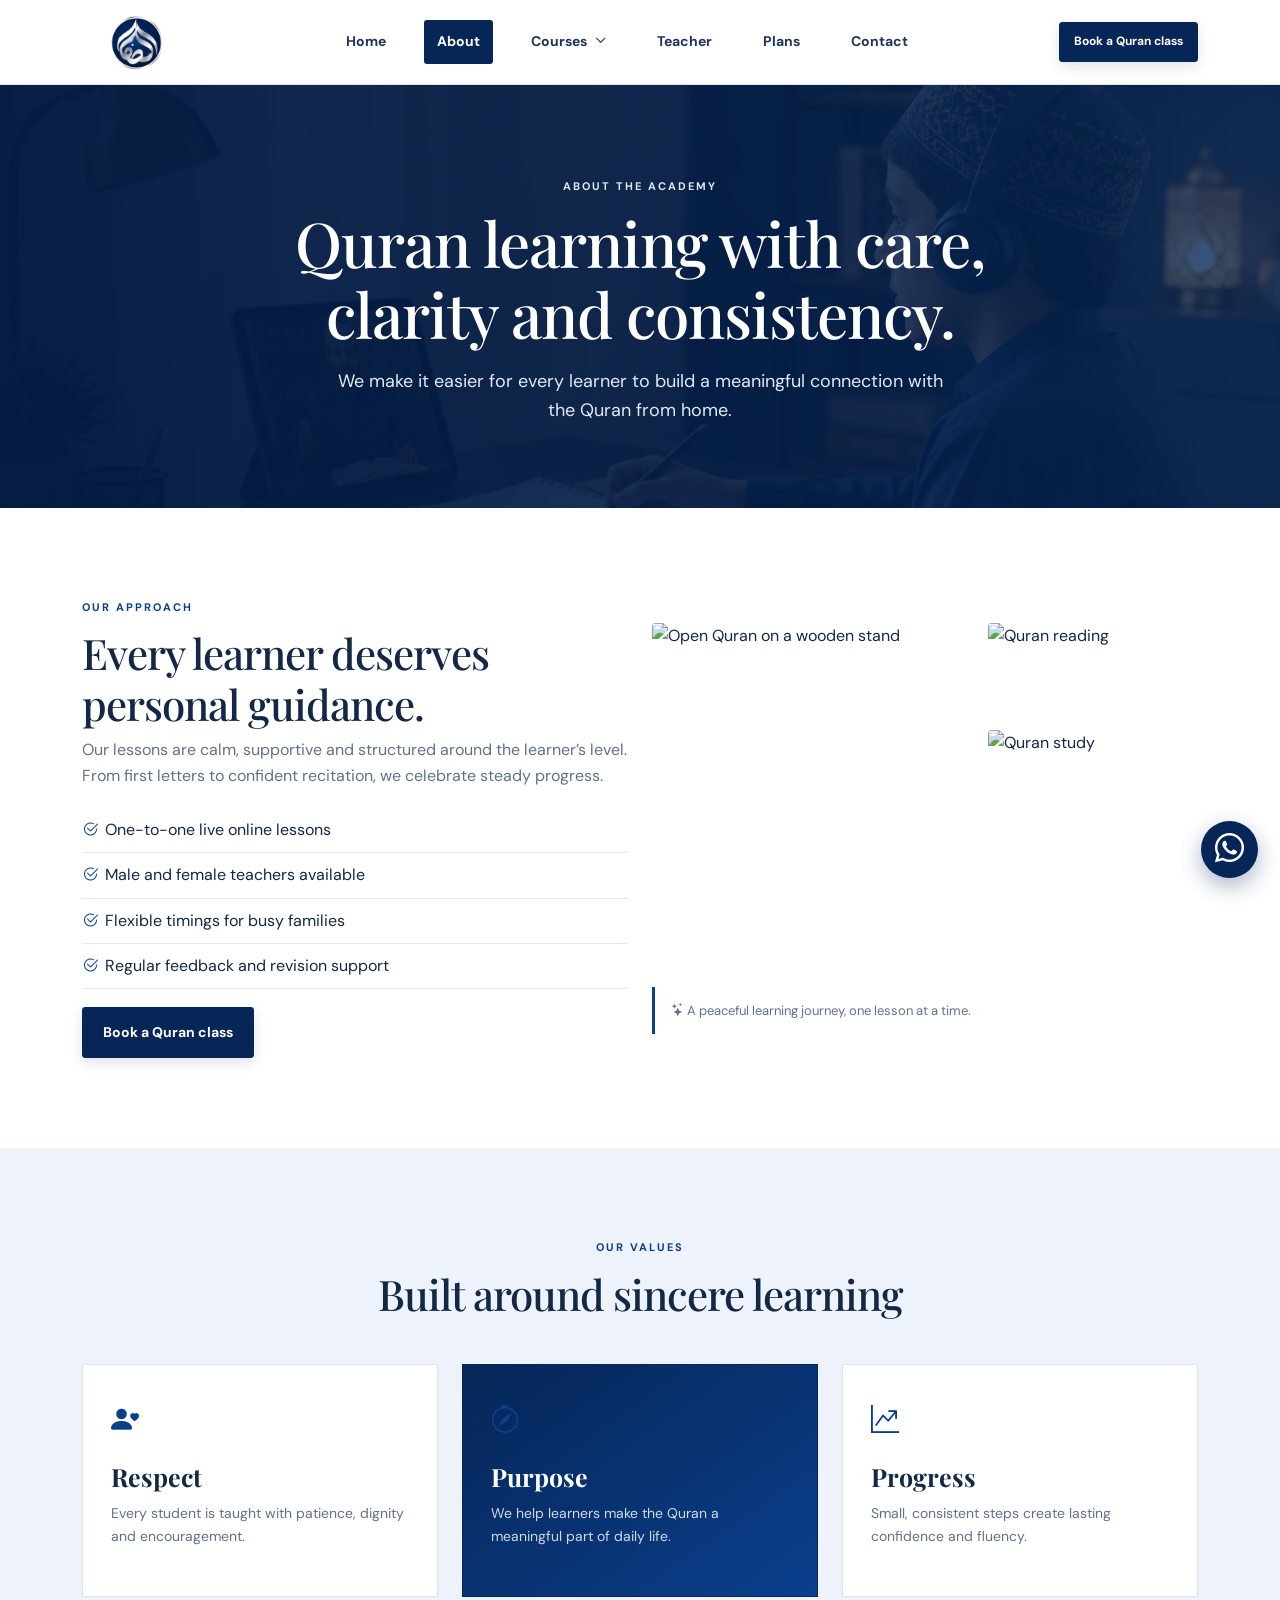
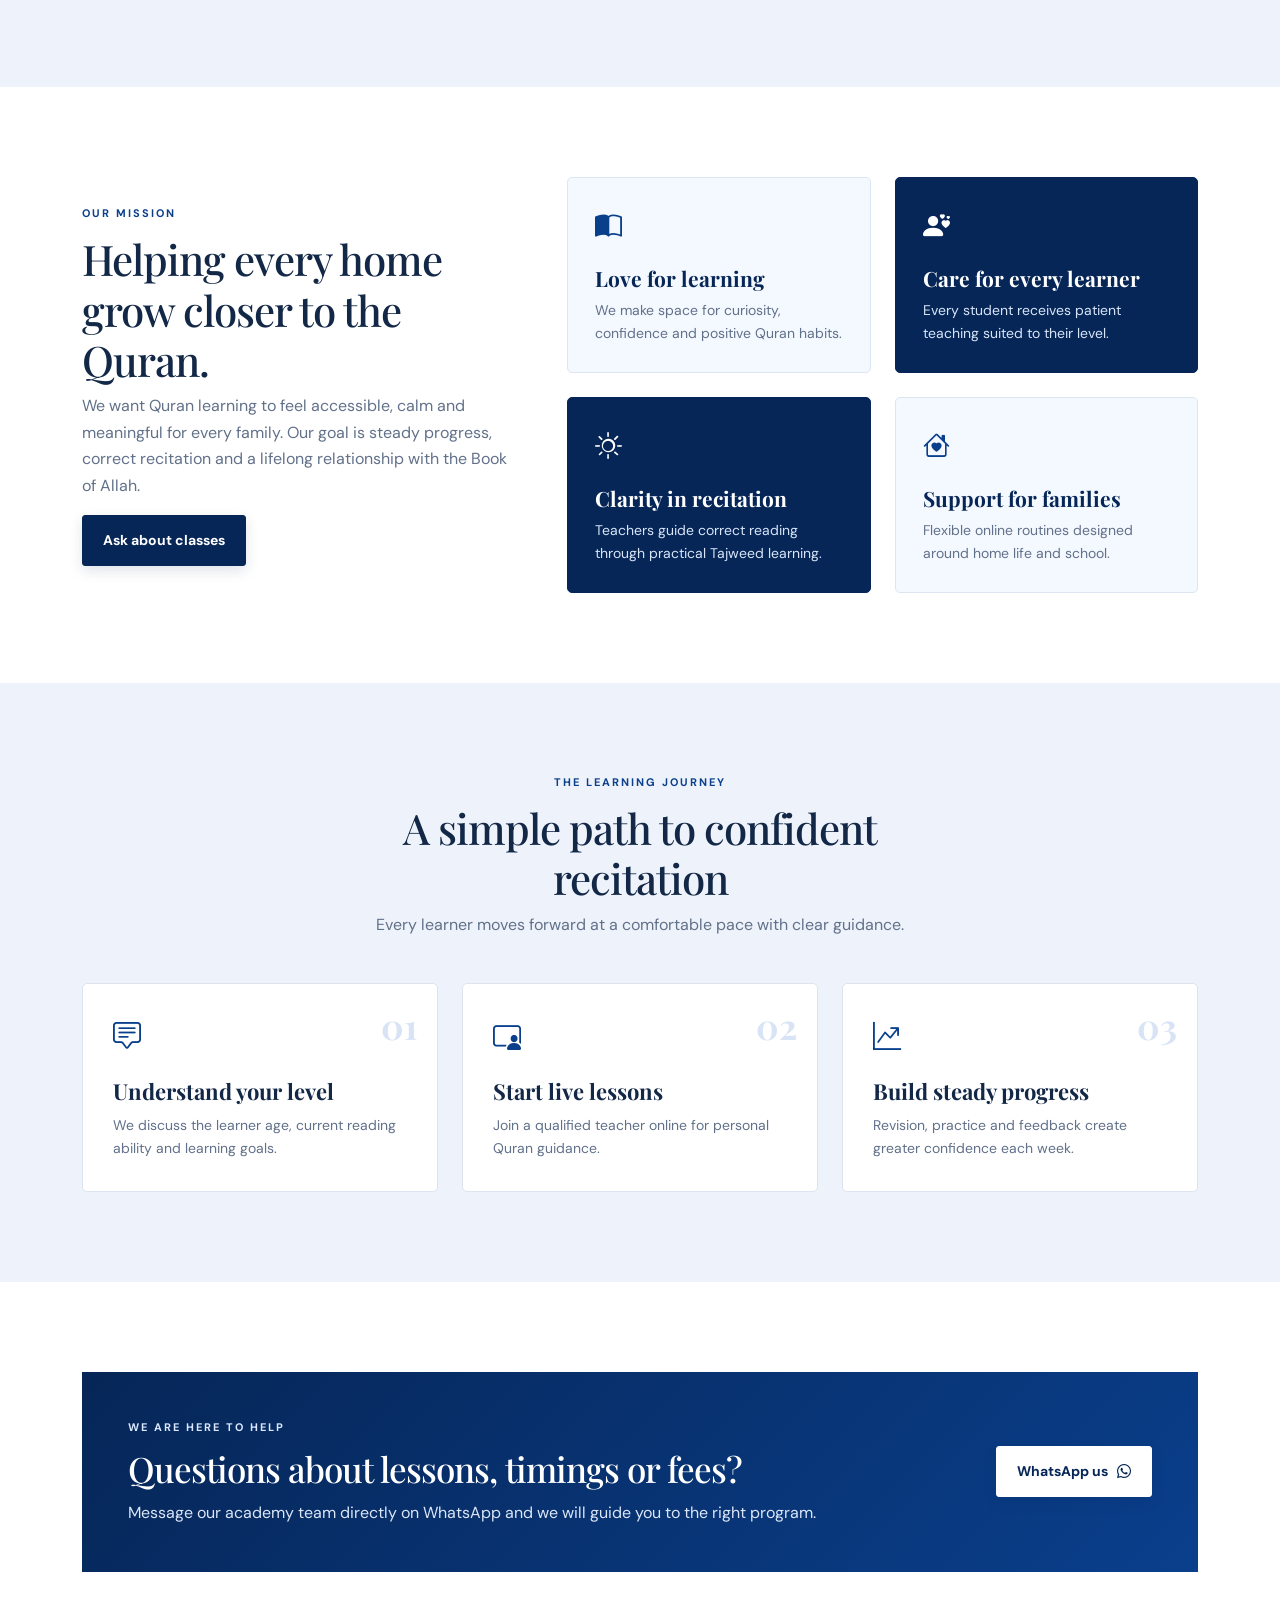
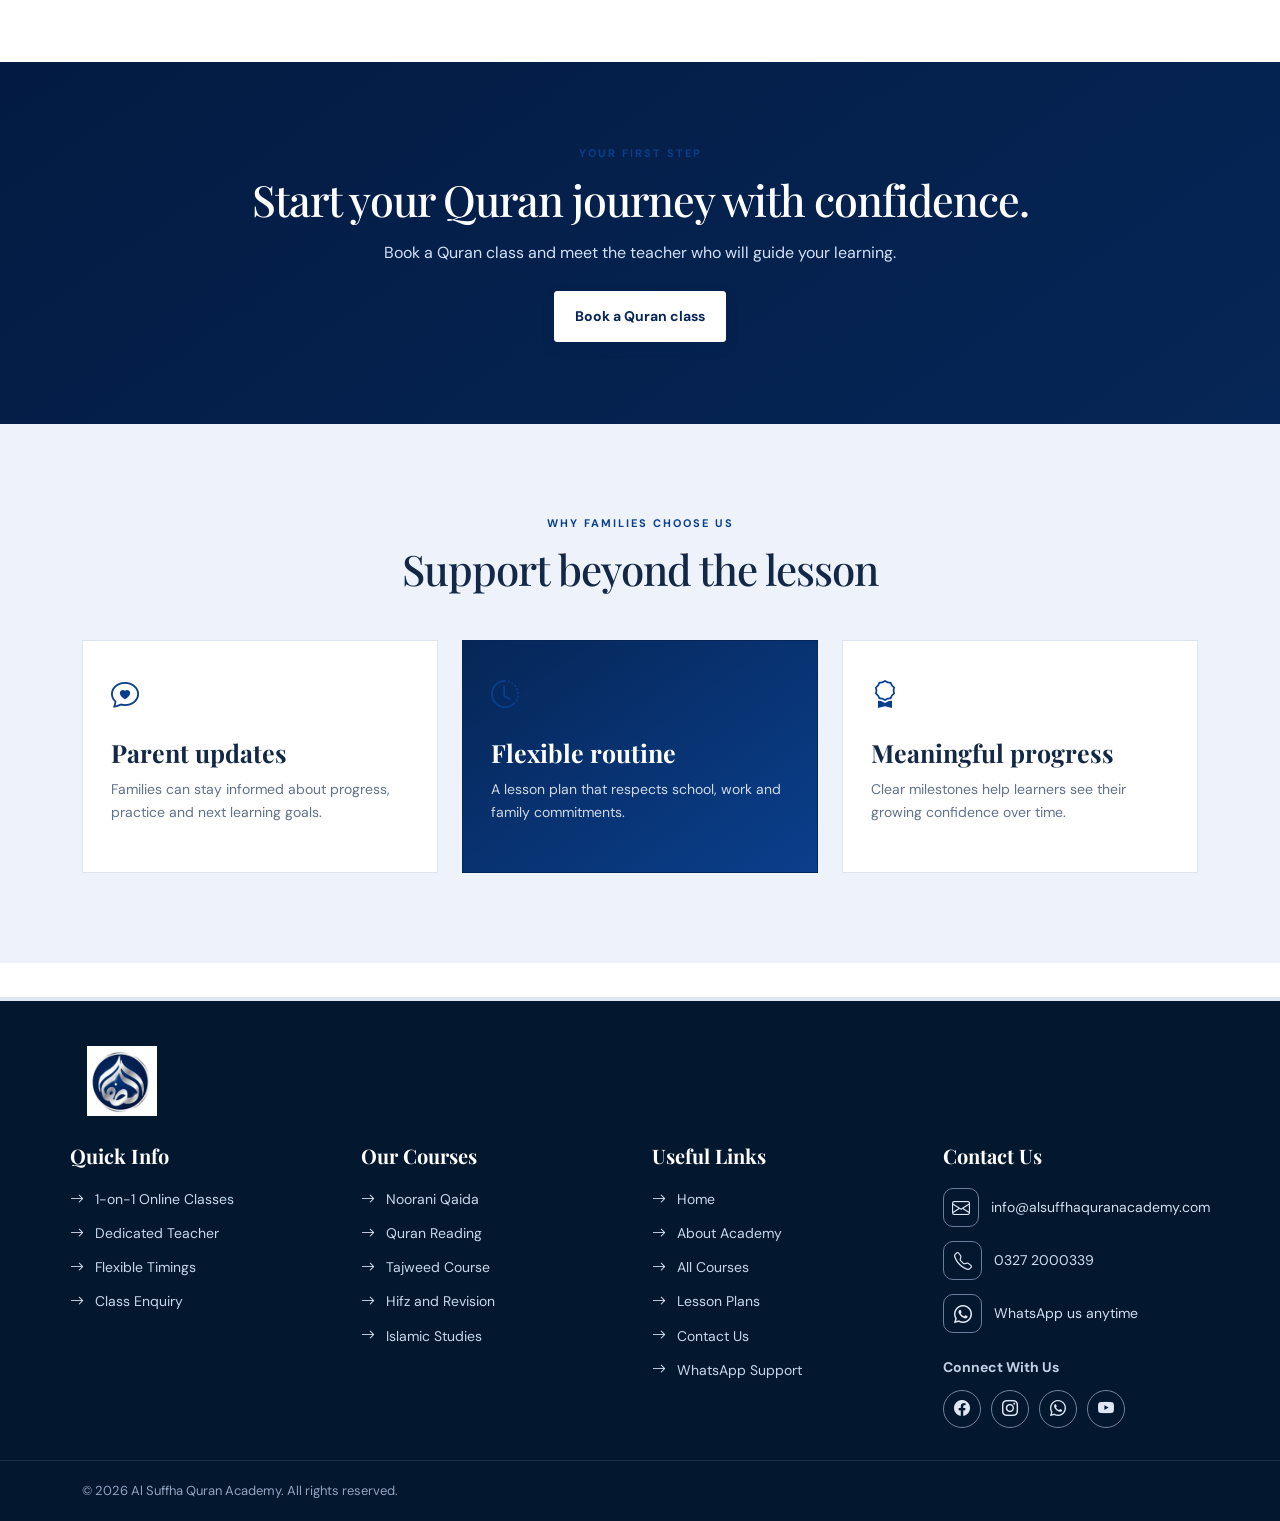
==== about.html @ f65ace81 "first commit" ====
<!doctype html>
<html lang="en">
<head>
  <meta charset="utf-8"><meta name="viewport" content="width=device-width,initial-scale=1">
  <title>About | Al Suffha Quran Academy</title>
  <link href="https://fonts.googleapis.com/css2?family=DM+Sans:wght@400;600;700&family=Playfair+Display:wght@600;700&display=swap" rel="stylesheet">
  <link href="assets/vendor/bootstrap/css/bootstrap.min.css" rel="stylesheet"><link href="assets/vendor/bootstrap-icons/bootstrap-icons.css" rel="stylesheet"><link href="assets/css/main.css" rel="stylesheet">
  <style>
    .about-gallery{display:grid;grid-template-columns:1.3fr .85fr;gap:14px;height:350px}.about-gallery img{width:100%;height:100%;object-fit:cover;display:block;border-radius:4px}.about-gallery-main{grid-row:span 2}.about-gallery-side{display:grid;grid-template-rows:1fr 1fr;gap:14px}.about-image-note{margin-top:14px;padding:13px 16px;background:#fff;border-left:3px solid var(--blue);font-size:13px;color:var(--muted)}@media(max-width:575px){.about-gallery{height:270px;gap:9px}.about-gallery-side{gap:9px}}
  </style>
<link href="assets/css/responsive.css" rel="stylesheet"><link rel="icon" type="image/png" href="assets/img/favicon.png"><style>.about-mission{background:#fff}.mission-card{height:100%;padding:27px;background:#f4f8ff;border:1px solid #dce6f3;border-radius:5px}.mission-card i{font-size:27px;color:var(--blue)}.mission-card h3{font:700 21px Playfair Display,serif;margin:14px 0 7px;color:var(--navy)}.mission-card p{margin:0;color:var(--muted);font-size:14px}.mission-card-blue{background:var(--navy);border-color:var(--navy)}.mission-card-blue i,.mission-card-blue h3{color:#fff}.mission-card-blue p{color:#d8e5f8}.journey-card{height:100%;padding:30px;position:relative;background:#fff;border:1px solid #dbe4ef;border-radius:5px}.journey-card span{position:absolute;top:18px;right:20px;color:#d8e4f5;font:700 35px Playfair Display,serif}.journey-card i{font-size:28px;color:var(--blue)}.journey-card h3{font:700 22px Playfair Display,serif;margin:16px 0 8px}.journey-card p{margin:0;color:var(--muted);font-size:14px}.support-box{display:flex;align-items:center;justify-content:space-between;gap:30px;padding:46px;background:linear-gradient(135deg,var(--navy),var(--blue));color:#fff}.support-box .q-eyebrow{color:#dbe8ff}.support-box h2{font-size:35px;margin:0 0 10px}.support-box p:not(.q-eyebrow){margin:0;color:#dbe6f8}.support-box .q-button{white-space:nowrap}@media(max-width:767px){.support-box{display:block;padding:31px 23px}.support-box .q-button{margin-top:22px}.support-box h2{font-size:29px}}</style></head>
<body class="quran-site">
  <header class="q-header"><div class="container d-flex justify-content-between align-items-center"><a class="q-brand" href="index.html"><span>Al Suffha Quran Academy</span></a><nav class="q-nav"><a href="index.html">Home</a><a href="about.html" class="active">About</a><a href="courses.html">Courses</a><a href="trainers.html">Teacher</a><a href="pricing.html">Plans</a><a href="contact.html">Contact</a></nav><a class="q-button q-button-sm" href="contact.html">Book a Quran class</a></div></header>
  <main>
    <section class="q-page-hero"><div class="container"><p class="q-eyebrow">ABOUT THE ACADEMY</p><h1>Quran learning with care, clarity and consistency.</h1><p>We make it easier for every learner to build a meaningful connection with the Quran from home.</p></div></section>
    <section class="q-section"><div class="container"><div class="row gy-5 align-items-center"><div class="col-lg-6"><p class="q-eyebrow">OUR APPROACH</p><h2>Every learner deserves personal guidance.</h2><p class="q-muted">Our lessons are calm, supportive and structured around the learner’s level. From first letters to confident recitation, we celebrate steady progress.</p><ul class="q-list"><li><i class="bi bi-check2-circle"></i>One-to-one live online lessons</li><li><i class="bi bi-check2-circle"></i>Male and female teachers available</li><li><i class="bi bi-check2-circle"></i>Flexible timings for busy families</li><li><i class="bi bi-check2-circle"></i>Regular feedback and revision support</li></ul><a class="q-button" href="contact.html">Book a Quran class</a></div><div class="col-lg-6"><div class="about-gallery"><img class="about-gallery-main" src="https://images.unsplash.com/photo-1650083731760-d37a9ab6cf39?auto=format&fit=crop&w=1000&q=85" alt="Open Quran on a wooden stand"><div class="about-gallery-side"><img src="https://images.unsplash.com/photo-1658797688029-710a0fc80a69?auto=format&fit=crop&w=600&q=85" alt="Quran reading"><img src="https://images.unsplash.com/photo-1646205037017-c95da70fe001?auto=format&fit=crop&w=600&q=85" alt="Quran study"></div></div><div class="about-image-note"><i class="bi bi-stars"></i> A peaceful learning journey, one lesson at a time.</div></div></div></div></section>
    <section class="q-soft q-section"><div class="container"><div class="q-section-head"><p class="q-eyebrow">OUR VALUES</p><h2>Built around sincere learning</h2></div><div class="row g-4"><div class="col-md-4"><article class="q-program"><i class="bi bi-person-heart"></i><h3>Respect</h3><p>Every student is taught with patience, dignity and encouragement.</p></article></div><div class="col-md-4"><article class="q-program featured"><i class="bi bi-compass"></i><h3>Purpose</h3><p>We help learners make the Quran a meaningful part of daily life.</p></article></div><div class="col-md-4"><article class="q-program"><i class="bi bi-graph-up-arrow"></i><h3>Progress</h3><p>Small, consistent steps create lasting confidence and fluency.</p></article></div></div></div></section>
    <div class="about-more-sections"><section class="q-section about-mission"><div class="container"><div class="row align-items-center g-5"><div class="col-lg-5"><p class="q-eyebrow">OUR MISSION</p><h2>Helping every home grow closer to the Quran.</h2><p class="q-muted">We want Quran learning to feel accessible, calm and meaningful for every family. Our goal is steady progress, correct recitation and a lifelong relationship with the Book of Allah.</p><a class="q-button" href="contact.html">Ask about classes</a></div><div class="col-lg-7"><div class="row g-4"><div class="col-md-6"><article class="mission-card"><i class="bi bi-book-half"></i><h3>Love for learning</h3><p>We make space for curiosity, confidence and positive Quran habits.</p></article></div><div class="col-md-6"><article class="mission-card mission-card-blue"><i class="bi bi-person-hearts"></i><h3>Care for every learner</h3><p>Every student receives patient teaching suited to their level.</p></article></div><div class="col-md-6"><article class="mission-card mission-card-blue"><i class="bi bi-brightness-high"></i><h3>Clarity in recitation</h3><p>Teachers guide correct reading through practical Tajweed learning.</p></article></div><div class="col-md-6"><article class="mission-card"><i class="bi bi-house-heart"></i><h3>Support for families</h3><p>Flexible online routines designed around home life and school.</p></article></div></div></div></div></div></section><section class="q-section q-soft about-journey"><div class="container"><div class="q-section-head"><p class="q-eyebrow">THE LEARNING JOURNEY</p><h2>A simple path to confident recitation</h2><p>Every learner moves forward at a comfortable pace with clear guidance.</p></div><div class="row g-4"><div class="col-md-4"><article class="journey-card"><span>01</span><i class="bi bi-chat-square-text"></i><h3>Understand your level</h3><p>We discuss the learner age, current reading ability and learning goals.</p></article></div><div class="col-md-4"><article class="journey-card"><span>02</span><i class="bi bi-person-video3"></i><h3>Start live lessons</h3><p>Join a qualified teacher online for personal Quran guidance.</p></article></div><div class="col-md-4"><article class="journey-card"><span>03</span><i class="bi bi-graph-up-arrow"></i><h3>Build steady progress</h3><p>Revision, practice and feedback create greater confidence each week.</p></article></div></div></div></section><section class="q-section about-support"><div class="container"><div class="support-box"><div><p class="q-eyebrow">WE ARE HERE TO HELP</p><h2>Questions about lessons, timings or fees?</h2><p>Message our academy team directly on WhatsApp and we will guide you to the right program.</p></div><a class="q-button q-button-light" href="https://wa.me/923272000339">WhatsApp us <i class="bi bi-whatsapp"></i></a></div></div></section></div><section class="q-cta"><div class="container"><p class="q-eyebrow">YOUR FIRST STEP</p><h2>Start your Quran journey with confidence.</h2><p>Book a Quran class and meet the teacher who will guide your learning.</p><a class="q-button q-button-light" href="contact.html">Book a Quran class</a></div></section>
  <section class="q-section q-soft extra-content"><div class="container"><div class="q-section-head"><p class="q-eyebrow">WHY FAMILIES CHOOSE US</p><h2>Support beyond the lesson</h2></div><div class="row g-4"><div class="col-md-4"><article class="q-program"><i class="bi bi-chat-heart"></i><h3>Parent updates</h3><p>Families can stay informed about progress, practice and next learning goals.</p></article></div><div class="col-md-4"><article class="q-program featured"><i class="bi bi-clock-history"></i><h3>Flexible routine</h3><p>A lesson plan that respects school, work and family commitments.</p></article></div><div class="col-md-4"><article class="q-program"><i class="bi bi-award"></i><h3>Meaningful progress</h3><p>Clear milestones help learners see their growing confidence over time.</p></article></div></div></div></section></main>
  <footer class="q-footer"><div class="container"><div class="row gy-4"><div class="col-lg-5"><h4>Al Suffha Quran Academy</h4><p>Personal online Quran learning for children and adults. Learn with purpose, grow with faith.</p></div><div class="col-6 col-lg-2"><h4>Explore</h4><ul><li><a href="about.html">About us</a></li><li><a href="courses.html">Our courses</a></li><li><a href="trainers.html">Teacher</a></li></ul></div><div class="col-6 col-lg-2"><h4>Support</h4><ul><li><a href="contact.html">Class consultation</a></li><li><a href="pricing.html">Lesson plans</a></li><li><a href="https://wa.me/923272000339">WhatsApp us</a></li></ul></div><div class="col-lg-3"><h4>Contact</h4><p>0327 2000339<br>info@alsuffhaquranacademy.com<br>Online — Worldwide</p></div></div><div class="q-footer-bottom">© 2026 Al Suffha Quran Academy. All rights reserved.</div></div></footer>
<script src="assets/js/quran-mobile.js"></script></body>
</html>
---- assets/css/main.css ----
:root{--navy:#062657;--navy-deep:#031b42;--blue:#0a3f8c;--silver:#d9dde5;--silver-dark:#9fa8b8;--cream:#f6f8fc;--soft:#eef3fb;--text:#132847;--muted:#62718a}*{box-sizing:border-box}body.quran-site{margin:0;padding-top:85px;color:var(--text);font:16px/1.65 'DM Sans',Arial,sans-serif}.q-header{position:fixed;top:0;right:0;left:0;z-index:1000;background:#fffffff5;padding:11px 0;border-bottom:1px solid #dce3ee;backdrop-filter:blur(12px)}.q-brand{display:block;width:112px;height:62px;background:url('../img/al-suffha-logo.png') center/contain no-repeat;text-decoration:none}.q-brand>span{display:none}.q-nav{display:flex;gap:25px}.q-nav a{color:#1f3658;text-decoration:none;font-size:14px;font-weight:700}.q-nav a:hover,.q-nav .active{color:var(--blue)}.q-button{display:inline-flex;gap:9px;align-items:center;padding:13px 20px;background:var(--navy);border:1px solid var(--navy);border-radius:3px;color:#fff;text-decoration:none;font-size:14px;font-weight:700;box-shadow:0 5px 13px #06265720}.q-button:hover{background:var(--blue);border-color:var(--blue);color:#fff}.q-button-sm{padding:9px 14px;font-size:12px}.q-eyebrow{margin:0 0 12px;color:var(--blue);font-size:11px;font-weight:700;letter-spacing:2px}.q-hero{padding:110px 0 95px;background:linear-gradient(120deg,#f7f9fd,#e7eef9);position:relative;overflow:hidden}.q-hero:before{content:'';position:absolute;inset:0;background-image:radial-gradient(#0a3f8c44 1px,transparent 1px);background-size:27px 27px;mask-image:linear-gradient(90deg,transparent 20%,#000)}.q-hero h1,.q-page-hero h1,.q-section h2,.q-cta h2{font-family:'Playfair Display',serif;letter-spacing:-1px}.q-hero h1{font-size:clamp(45px,5vw,70px);line-height:1.08}.q-hero h1 em{color:var(--blue)}.q-lead,.q-page-hero>div>p:not(.q-eyebrow){color:var(--muted);font-size:18px;max-width:630px;margin:24px 0}.q-link{padding:13px 2px;color:var(--navy);font-weight:700;text-decoration:none}.q-trust{display:flex;gap:22px;flex-wrap:wrap;margin-top:34px;font-size:13px}.q-trust i{color:var(--blue)}.q-hero-card{background:linear-gradient(145deg,var(--navy),var(--blue));color:#fff;padding:55px 38px;box-shadow:18px 18px var(--silver)}.q-hero-card p{font-size:11px;color:#dbe6f7;letter-spacing:1.5px;text-transform:uppercase}.arabic{direction:rtl;font:38px serif;margin:30px 0 7px}.q-card-line{height:1px;background:#ffffff55;margin:28px 0}.q-section{padding:90px 0}.q-section h2{font-size:42px;line-height:1.2}.q-section-head{max-width:630px;margin:0 auto 45px;text-align:center}.q-section-head>p:last-child,.q-muted{color:var(--muted)}.q-program,.q-info-card{height:100%;padding:32px 28px;border:1px solid #dce4ef;background:#fff;transition:.2s}.q-program:hover,.q-info-card:hover{box-shadow:0 15px 35px #06265714;transform:translateY(-4px)}.q-program>i,.q-info-card>i{font-size:28px;color:var(--blue)}.q-program h3,.q-info-card h3{font:700 25px 'Playfair Display',serif;margin:17px 0 9px}.q-program p,.q-info-card p{color:var(--muted);font-size:14px}.q-program.featured{background:linear-gradient(145deg,var(--navy),var(--blue));color:#fff;border-color:var(--navy)}.q-program.featured p{color:#ffffffcf}.q-program a{color:var(--blue);font-weight:700;text-decoration:none}.q-program.featured a{color:#dbe8ff}.q-soft{background:var(--soft)}.q-steps>div{display:flex;gap:20px;padding:17px 0;border-bottom:1px solid #ced9e8}.q-steps b{color:var(--blue);font:24px 'Playfair Display',serif}.q-steps small{display:block;color:var(--muted)}.q-page-hero{padding:92px 0 82px;text-align:center;background:linear-gradient(130deg,#f8faff,#e6eefb)}.q-page-hero h1{max-width:820px;margin:auto;font-size:clamp(41px,5vw,62px);line-height:1.15}.q-page-hero>div>p:not(.q-eyebrow){margin:17px auto 0}.q-page-hero .q-button{margin-top:25px}.q-list{list-style:none;padding:0;margin:18px 0}.q-list li{padding:9px 0;border-bottom:1px solid #e2e8f1}.q-list i{color:var(--blue);margin-right:7px}.q-cta{padding:82px 0;background:linear-gradient(145deg,var(--navy-deep),var(--navy));color:#fff;text-align:center}.q-cta h2{font-size:43px}.q-cta>div>p:not(.q-eyebrow){color:#d3e1f8;margin:14px auto 25px}.q-button-light{background:#fff;border-color:#fff;color:var(--navy)}.q-button-light:hover{background:var(--silver);border-color:var(--silver);color:var(--navy)}.q-footer{background:var(--navy-deep);color:#fff;padding:62px 0 25px}.q-footer .container:before{content:'';display:block;width:112px;height:82px;background:url('../img/al-suffha-logo.png') center/contain no-repeat;margin-bottom:18px}.q-footer h4{font:700 18px 'Playfair Display',serif;margin-bottom:16px}.q-footer p,.q-footer li{color:#c2d0e6;font-size:14px}.q-footer ul{list-style:none;padding:0}.q-footer a{color:#e4ecf8;text-decoration:none}.q-footer a:hover{color:#fff}.q-footer-bottom{border-top:1px solid #ffffff1a;margin-top:28px;padding-top:20px;color:#9db0cb;font-size:13px}.q-form{padding:35px;background:var(--soft);border:1px solid #d6e0ef}.q-form label{font-size:13px;font-weight:700;margin-bottom:7px}.q-form input,.q-form select,.q-form textarea{width:100%;padding:12px;border:1px solid #cbd8ea;background:#fff;border-radius:2px}.q-form input:focus,.q-form select:focus,.q-form textarea:focus{outline:2px solid #0a3f8c33;border-color:var(--blue)}.q-map{width:100%;height:400px;border:0;display:block}.q-contact-line{display:flex;gap:14px;align-items:flex-start;margin:18px 0}.q-contact-line i{display:grid;place-items:center;flex:0 0 42px;height:42px;background:var(--soft);color:var(--blue);font-size:19px}.q-contact-line strong,.q-contact-line span{display:block}.q-contact-line span{color:var(--muted);font-size:14px}@media(max-width:991px){.q-nav{display:none}.q-header .q-button-sm{display:none}.q-hero{padding:70px 0}.q-hero-card{margin-top:20px}}@media(max-width:575px){.q-section{padding:62px 0}.q-section h2,.q-cta h2{font-size:34px}.q-hero h1{font-size:43px}}
.q-nav a{position:relative;padding:10px 13px;border-radius:3px}.q-nav a.active{background:var(--navy);color:#fff}.q-nav a.active:hover{background:var(--blue);color:#fff}
---- assets/css/responsive.css ----
.q-mobile-toggle { display: none; }
.q-mobile-menu { display: none; }
.quran-site > .q-footer { margin-top: 34px; }
html, body { max-width: 100%; overflow-x: hidden; }
img { max-width: 100%; }

@media (max-width: 991px) {
  .q-header { padding: 9px 0; }
  .q-header .container { min-height: 58px; }
  .q-brand { width: 94px; height: 54px; flex: 0 0 auto; }
  .q-nav { display: none !important; }
  .q-header .q-button-sm { display: none; }
  .q-mobile-toggle { width: 45px; height: 42px; display: grid; place-items: center; border: 1px solid #d5dfed; border-radius: 3px; background: #fff; color: var(--navy); font-size: 23px; }
  .q-mobile-menu { display: block; position: fixed; inset: 0; z-index: 999; visibility: hidden; opacity: 0; transition: .25s; }
  .q-mobile-menu.is-open { visibility: visible; opacity: 1; }
  .q-mobile-menu__overlay { position: absolute; inset: 0; background: #031b4299; }
  .q-mobile-menu__panel { position: absolute; top: 0; right: 0; width: min(335px, 88vw); height: 100%; overflow-y: auto; padding: 25px; background: #fff; transform: translateX(105%); transition: transform .3s ease; box-shadow: -8px 0 30px #031b4230; }
  .q-mobile-menu.is-open .q-mobile-menu__panel { transform: translateX(0); }
  .q-mobile-menu__head { display: flex; align-items: center; justify-content: space-between; border-bottom: 1px solid #e0e7f0; padding-bottom: 18px; margin-bottom: 14px; }
  .q-mobile-menu__brand { color: var(--navy); font: 700 19px 'Playfair Display',serif; }
  .q-mobile-menu__close { border: 0; background: transparent; color: var(--navy); font-size: 26px; }
  .q-mobile-menu nav a { display: block; padding: 13px 12px; border-bottom: 1px solid #edf0f5; color: var(--text); text-decoration: none; font-weight: 700; }
  .q-mobile-menu nav a.active { margin-top: 7px; background: var(--navy); color: #fff; border-radius: 3px; border-bottom: 0; }
  .q-mobile-menu .q-button { display: flex; justify-content: center; margin-top: 24px; }
  body.q-mobile-lock { overflow: hidden; }
  .premium-hero { min-height: 650px; }
  .premium-hero:before { background: linear-gradient(90deg,#031b42f2,#031b42ce); }
  .intro-panel { margin-top: 0; }
  .intro-panel .row { box-shadow: none; }
  .intro-panel article { min-height: auto; }
  .home-image { height: 390px; }
  .q-page-hero { padding: 70px 0 62px; }
  .q-section { padding: 65px 0; }
  .q-footer { padding-top: 48px; }
  .teacher-info-grid { grid-template-columns: repeat(2, minmax(0, 1fr)); }
  .support-box, .teacher-cta-box { border-radius: 4px; }
  .reference-feature-card, .course-ref, .course-visual-card { min-width: 0; }
}
@media (max-width: 575px) {
  .quran-site > .q-footer { margin-top: 20px; }
  body.quran-site { font-size: 15px; }
  .container { padding-left: 18px; padding-right: 18px; }
  .premium-hero { min-height: 590px; padding: 75px 0; }
  .premium-hero h1 { font-size: 44px; letter-spacing: -1px; }
  .premium-hero .q-lead { font-size: 16px; }
  .premium-hero .q-button { margin: 4px 0; width: 100%; justify-content: center; }
  .hero-note { font-size: 12px; margin-top: 26px; }
  .q-section h2, .q-cta h2 { font-size: 33px; }
  .q-page-hero h1 { font-size: 39px; }
  .q-page-hero>div>p:not(.q-eyebrow) { font-size: 16px; }
  .home-image { height: 300px; }
  .image-frame:after { width: 90px; height: 90px; border-width: 8px; bottom: -16px; left: -12px; }
  .course-photo { height: 190px; }
  .q-form { padding: 22px 17px; }
  .q-map { height: 290px; }
  .q-footer .container:before { width: 95px; height: 70px; }
  .q-footer h4 { margin-top: 12px; }
  .q-footer-bottom { margin-top: 12px; }
  .q-cta { padding: 62px 0; }
  .q-button { max-width: 100%; white-space: normal; justify-content: center; text-align: center; }
  .q-contact-line { align-items: center; }
  .q-contact-line span { overflow-wrap: anywhere; }
  .teacher-info-grid { grid-template-columns: 1fr; }
  .support-box, .teacher-cta-box { padding: 28px 20px; }
  .plan-card-featured { transform: none !important; }
  .premium-footer .row > div { margin-bottom: 8px; }
}
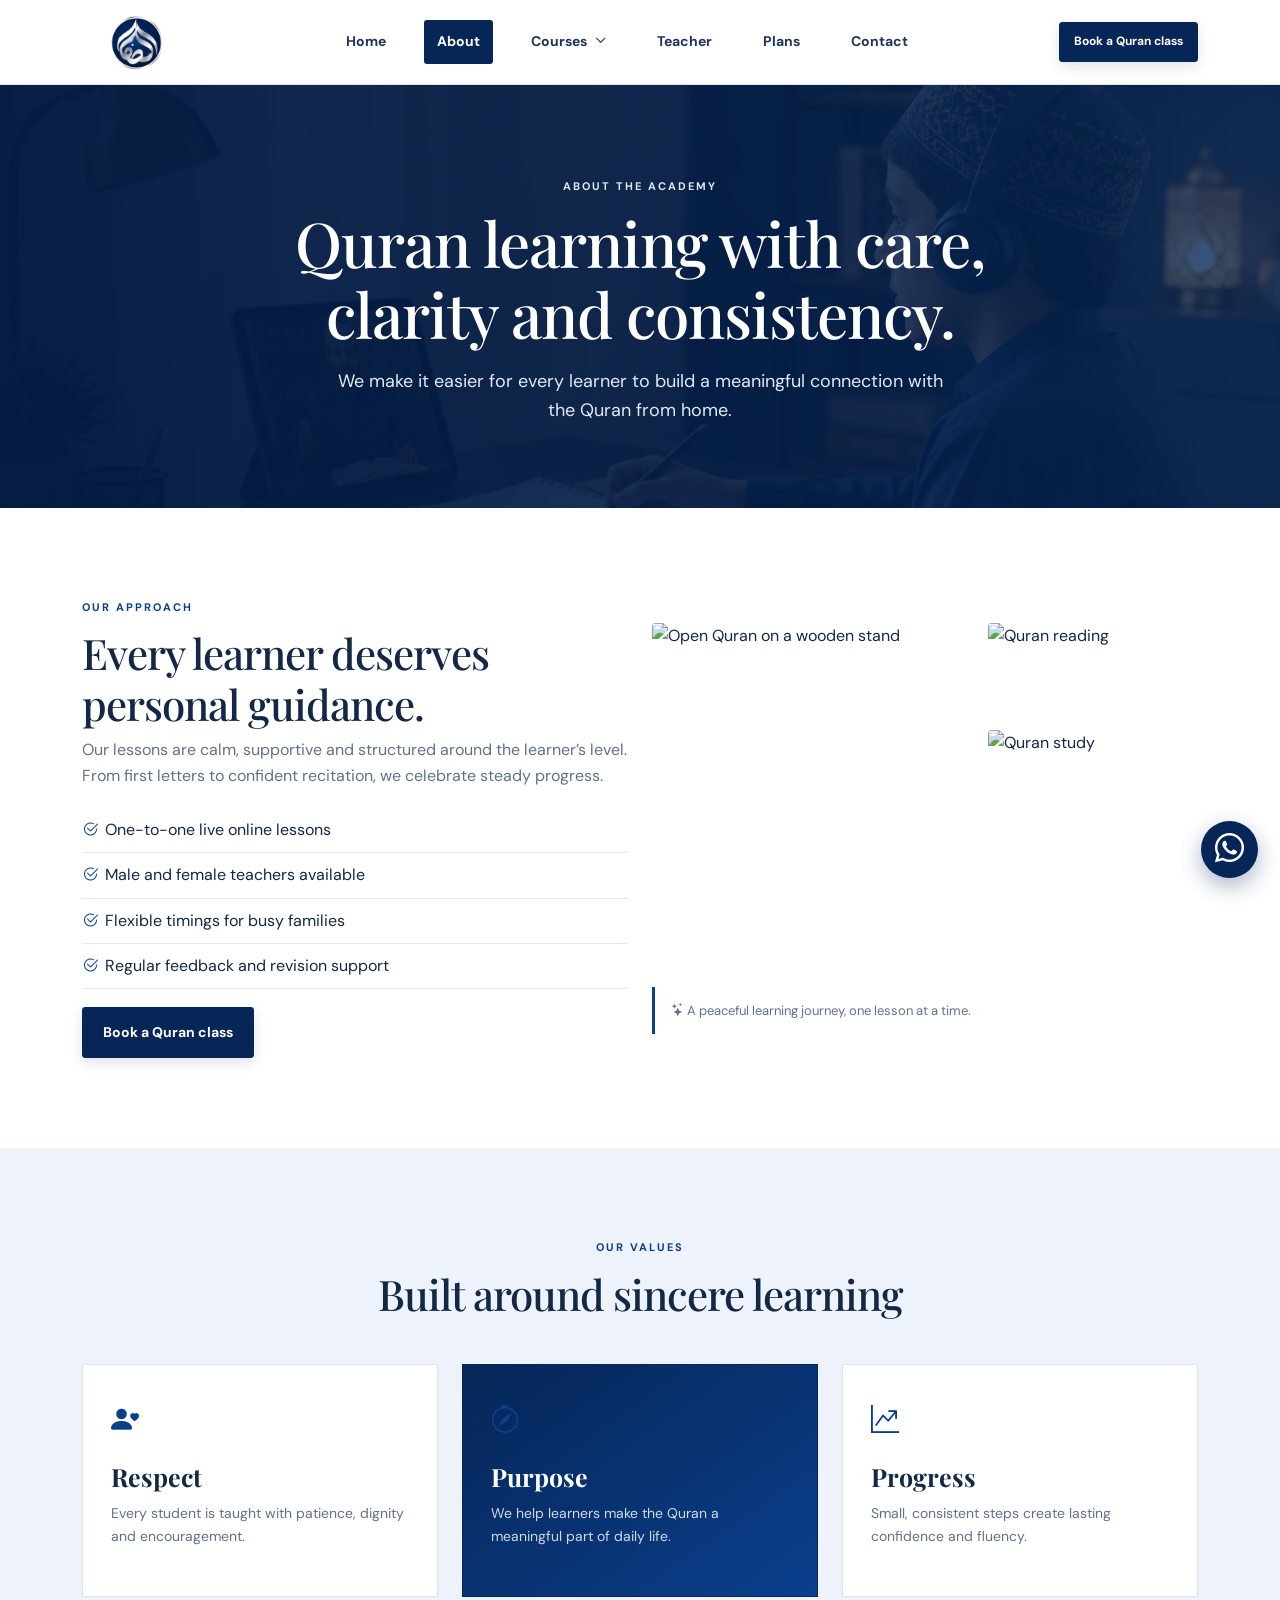
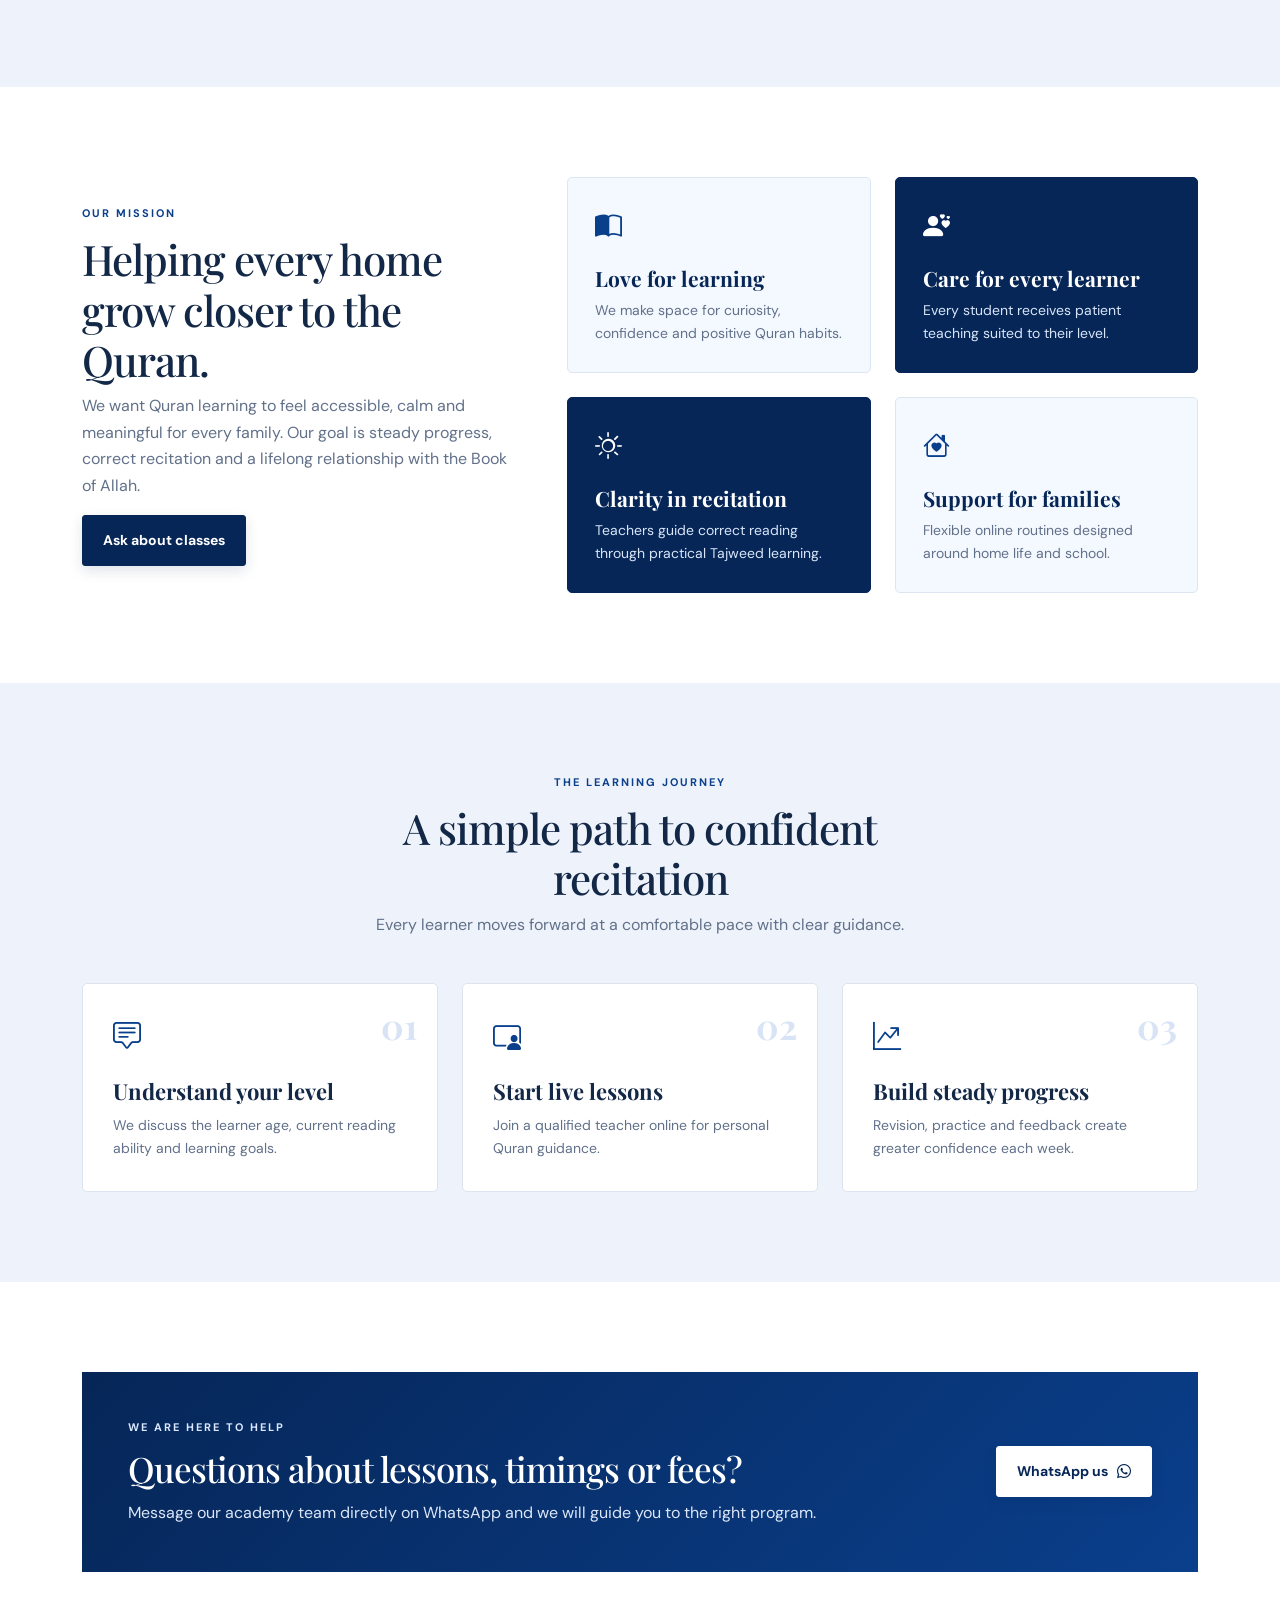
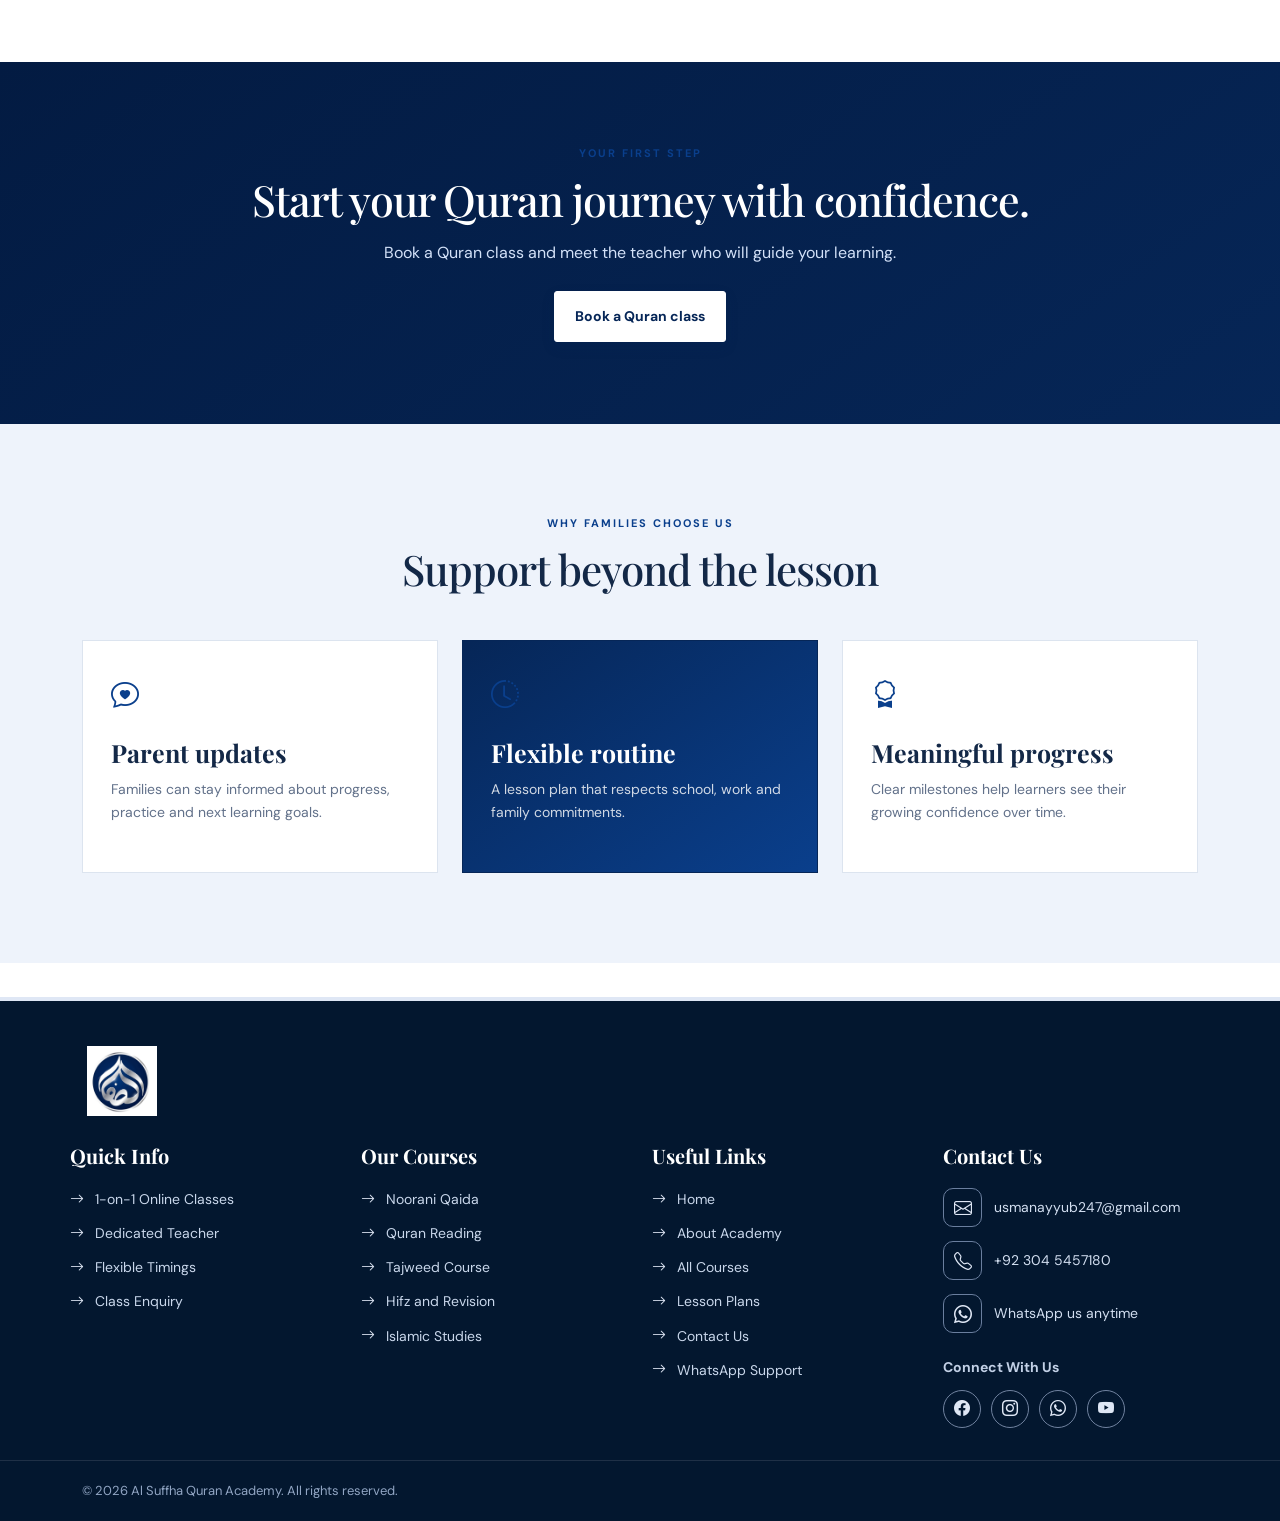
==== commit 3aafc832: "new upodate" ====
--- a/about.html
+++ b/about.html
@@ -15,8 +15,8 @@
     <section class="q-page-hero"><div class="container"><p class="q-eyebrow">ABOUT THE ACADEMY</p><h1>Quran learning with care, clarity and consistency.</h1><p>We make it easier for every learner to build a meaningful connection with the Quran from home.</p></div></section>
     <section class="q-section"><div class="container"><div class="row gy-5 align-items-center"><div class="col-lg-6"><p class="q-eyebrow">OUR APPROACH</p><h2>Every learner deserves personal guidance.</h2><p class="q-muted">Our lessons are calm, supportive and structured around the learner’s level. From first letters to confident recitation, we celebrate steady progress.</p><ul class="q-list"><li><i class="bi bi-check2-circle"></i>One-to-one live online lessons</li><li><i class="bi bi-check2-circle"></i>Male and female teachers available</li><li><i class="bi bi-check2-circle"></i>Flexible timings for busy families</li><li><i class="bi bi-check2-circle"></i>Regular feedback and revision support</li></ul><a class="q-button" href="contact.html">Book a Quran class</a></div><div class="col-lg-6"><div class="about-gallery"><img class="about-gallery-main" src="https://images.unsplash.com/photo-1650083731760-d37a9ab6cf39?auto=format&fit=crop&w=1000&q=85" alt="Open Quran on a wooden stand"><div class="about-gallery-side"><img src="https://images.unsplash.com/photo-1658797688029-710a0fc80a69?auto=format&fit=crop&w=600&q=85" alt="Quran reading"><img src="https://images.unsplash.com/photo-1646205037017-c95da70fe001?auto=format&fit=crop&w=600&q=85" alt="Quran study"></div></div><div class="about-image-note"><i class="bi bi-stars"></i> A peaceful learning journey, one lesson at a time.</div></div></div></div></section>
     <section class="q-soft q-section"><div class="container"><div class="q-section-head"><p class="q-eyebrow">OUR VALUES</p><h2>Built around sincere learning</h2></div><div class="row g-4"><div class="col-md-4"><article class="q-program"><i class="bi bi-person-heart"></i><h3>Respect</h3><p>Every student is taught with patience, dignity and encouragement.</p></article></div><div class="col-md-4"><article class="q-program featured"><i class="bi bi-compass"></i><h3>Purpose</h3><p>We help learners make the Quran a meaningful part of daily life.</p></article></div><div class="col-md-4"><article class="q-program"><i class="bi bi-graph-up-arrow"></i><h3>Progress</h3><p>Small, consistent steps create lasting confidence and fluency.</p></article></div></div></div></section>
-    <div class="about-more-sections"><section class="q-section about-mission"><div class="container"><div class="row align-items-center g-5"><div class="col-lg-5"><p class="q-eyebrow">OUR MISSION</p><h2>Helping every home grow closer to the Quran.</h2><p class="q-muted">We want Quran learning to feel accessible, calm and meaningful for every family. Our goal is steady progress, correct recitation and a lifelong relationship with the Book of Allah.</p><a class="q-button" href="contact.html">Ask about classes</a></div><div class="col-lg-7"><div class="row g-4"><div class="col-md-6"><article class="mission-card"><i class="bi bi-book-half"></i><h3>Love for learning</h3><p>We make space for curiosity, confidence and positive Quran habits.</p></article></div><div class="col-md-6"><article class="mission-card mission-card-blue"><i class="bi bi-person-hearts"></i><h3>Care for every learner</h3><p>Every student receives patient teaching suited to their level.</p></article></div><div class="col-md-6"><article class="mission-card mission-card-blue"><i class="bi bi-brightness-high"></i><h3>Clarity in recitation</h3><p>Teachers guide correct reading through practical Tajweed learning.</p></article></div><div class="col-md-6"><article class="mission-card"><i class="bi bi-house-heart"></i><h3>Support for families</h3><p>Flexible online routines designed around home life and school.</p></article></div></div></div></div></div></section><section class="q-section q-soft about-journey"><div class="container"><div class="q-section-head"><p class="q-eyebrow">THE LEARNING JOURNEY</p><h2>A simple path to confident recitation</h2><p>Every learner moves forward at a comfortable pace with clear guidance.</p></div><div class="row g-4"><div class="col-md-4"><article class="journey-card"><span>01</span><i class="bi bi-chat-square-text"></i><h3>Understand your level</h3><p>We discuss the learner age, current reading ability and learning goals.</p></article></div><div class="col-md-4"><article class="journey-card"><span>02</span><i class="bi bi-person-video3"></i><h3>Start live lessons</h3><p>Join a qualified teacher online for personal Quran guidance.</p></article></div><div class="col-md-4"><article class="journey-card"><span>03</span><i class="bi bi-graph-up-arrow"></i><h3>Build steady progress</h3><p>Revision, practice and feedback create greater confidence each week.</p></article></div></div></div></section><section class="q-section about-support"><div class="container"><div class="support-box"><div><p class="q-eyebrow">WE ARE HERE TO HELP</p><h2>Questions about lessons, timings or fees?</h2><p>Message our academy team directly on WhatsApp and we will guide you to the right program.</p></div><a class="q-button q-button-light" href="https://wa.me/923272000339">WhatsApp us <i class="bi bi-whatsapp"></i></a></div></div></section></div><section class="q-cta"><div class="container"><p class="q-eyebrow">YOUR FIRST STEP</p><h2>Start your Quran journey with confidence.</h2><p>Book a Quran class and meet the teacher who will guide your learning.</p><a class="q-button q-button-light" href="contact.html">Book a Quran class</a></div></section>
+    <div class="about-more-sections"><section class="q-section about-mission"><div class="container"><div class="row align-items-center g-5"><div class="col-lg-5"><p class="q-eyebrow">OUR MISSION</p><h2>Helping every home grow closer to the Quran.</h2><p class="q-muted">We want Quran learning to feel accessible, calm and meaningful for every family. Our goal is steady progress, correct recitation and a lifelong relationship with the Book of Allah.</p><a class="q-button" href="contact.html">Ask about classes</a></div><div class="col-lg-7"><div class="row g-4"><div class="col-md-6"><article class="mission-card"><i class="bi bi-book-half"></i><h3>Love for learning</h3><p>We make space for curiosity, confidence and positive Quran habits.</p></article></div><div class="col-md-6"><article class="mission-card mission-card-blue"><i class="bi bi-person-hearts"></i><h3>Care for every learner</h3><p>Every student receives patient teaching suited to their level.</p></article></div><div class="col-md-6"><article class="mission-card mission-card-blue"><i class="bi bi-brightness-high"></i><h3>Clarity in recitation</h3><p>Teachers guide correct reading through practical Tajweed learning.</p></article></div><div class="col-md-6"><article class="mission-card"><i class="bi bi-house-heart"></i><h3>Support for families</h3><p>Flexible online routines designed around home life and school.</p></article></div></div></div></div></div></section><section class="q-section q-soft about-journey"><div class="container"><div class="q-section-head"><p class="q-eyebrow">THE LEARNING JOURNEY</p><h2>A simple path to confident recitation</h2><p>Every learner moves forward at a comfortable pace with clear guidance.</p></div><div class="row g-4"><div class="col-md-4"><article class="journey-card"><span>01</span><i class="bi bi-chat-square-text"></i><h3>Understand your level</h3><p>We discuss the learner age, current reading ability and learning goals.</p></article></div><div class="col-md-4"><article class="journey-card"><span>02</span><i class="bi bi-person-video3"></i><h3>Start live lessons</h3><p>Join a qualified teacher online for personal Quran guidance.</p></article></div><div class="col-md-4"><article class="journey-card"><span>03</span><i class="bi bi-graph-up-arrow"></i><h3>Build steady progress</h3><p>Revision, practice and feedback create greater confidence each week.</p></article></div></div></div></section><section class="q-section about-support"><div class="container"><div class="support-box"><div><p class="q-eyebrow">WE ARE HERE TO HELP</p><h2>Questions about lessons, timings or fees?</h2><p>Message our academy team directly on WhatsApp and we will guide you to the right program.</p></div><a class="q-button q-button-light" href="https://wa.me/923045457180">WhatsApp us <i class="bi bi-whatsapp"></i></a></div></div></section></div><section class="q-cta"><div class="container"><p class="q-eyebrow">YOUR FIRST STEP</p><h2>Start your Quran journey with confidence.</h2><p>Book a Quran class and meet the teacher who will guide your learning.</p><a class="q-button q-button-light" href="contact.html">Book a Quran class</a></div></section>
   <section class="q-section q-soft extra-content"><div class="container"><div class="q-section-head"><p class="q-eyebrow">WHY FAMILIES CHOOSE US</p><h2>Support beyond the lesson</h2></div><div class="row g-4"><div class="col-md-4"><article class="q-program"><i class="bi bi-chat-heart"></i><h3>Parent updates</h3><p>Families can stay informed about progress, practice and next learning goals.</p></article></div><div class="col-md-4"><article class="q-program featured"><i class="bi bi-clock-history"></i><h3>Flexible routine</h3><p>A lesson plan that respects school, work and family commitments.</p></article></div><div class="col-md-4"><article class="q-program"><i class="bi bi-award"></i><h3>Meaningful progress</h3><p>Clear milestones help learners see their growing confidence over time.</p></article></div></div></div></section></main>
-  <footer class="q-footer"><div class="container"><div class="row gy-4"><div class="col-lg-5"><h4>Al Suffha Quran Academy</h4><p>Personal online Quran learning for children and adults. Learn with purpose, grow with faith.</p></div><div class="col-6 col-lg-2"><h4>Explore</h4><ul><li><a href="about.html">About us</a></li><li><a href="courses.html">Our courses</a></li><li><a href="trainers.html">Teacher</a></li></ul></div><div class="col-6 col-lg-2"><h4>Support</h4><ul><li><a href="contact.html">Class consultation</a></li><li><a href="pricing.html">Lesson plans</a></li><li><a href="https://wa.me/923272000339">WhatsApp us</a></li></ul></div><div class="col-lg-3"><h4>Contact</h4><p>0327 2000339<br>info@alsuffhaquranacademy.com<br>Online — Worldwide</p></div></div><div class="q-footer-bottom">© 2026 Al Suffha Quran Academy. All rights reserved.</div></div></footer>
+  <footer class="q-footer"><div class="container"><div class="row gy-4"><div class="col-lg-5"><h4>Al Suffha Quran Academy</h4><p>Personal online Quran learning for children and adults. Learn with purpose, grow with faith.</p></div><div class="col-6 col-lg-2"><h4>Explore</h4><ul><li><a href="about.html">About us</a></li><li><a href="courses.html">Our courses</a></li><li><a href="trainers.html">Teacher</a></li></ul></div><div class="col-6 col-lg-2"><h4>Support</h4><ul><li><a href="contact.html">Class consultation</a></li><li><a href="pricing.html">Lesson plans</a></li><li><a href="https://wa.me/923045457180">WhatsApp us</a></li></ul></div><div class="col-lg-3"><h4>Contact</h4><p>+92 304 5457180<br>usmanayyub247@gmail.com<br>Online — Worldwide</p></div></div><div class="q-footer-bottom">© 2026 Al Suffha Quran Academy. All rights reserved.</div></div></footer>
 <script src="assets/js/quran-mobile.js"></script></body>
 </html>
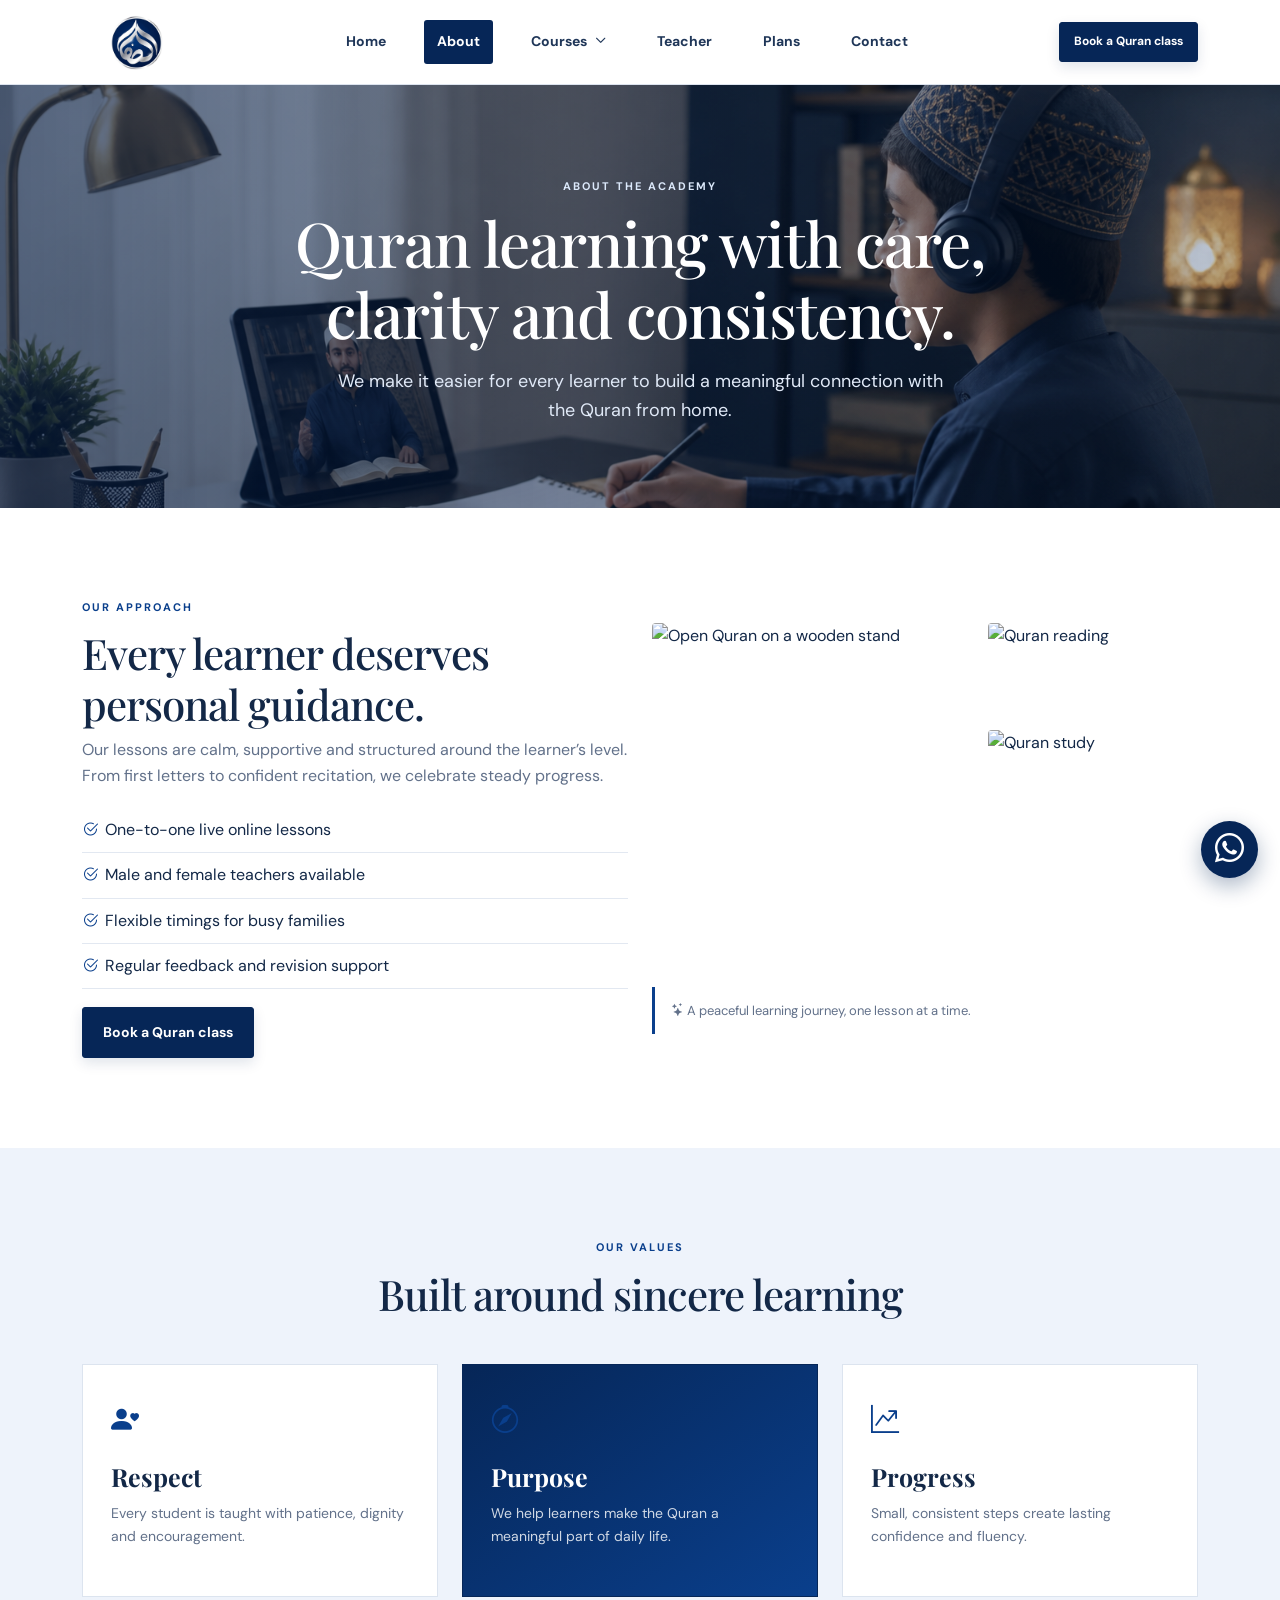
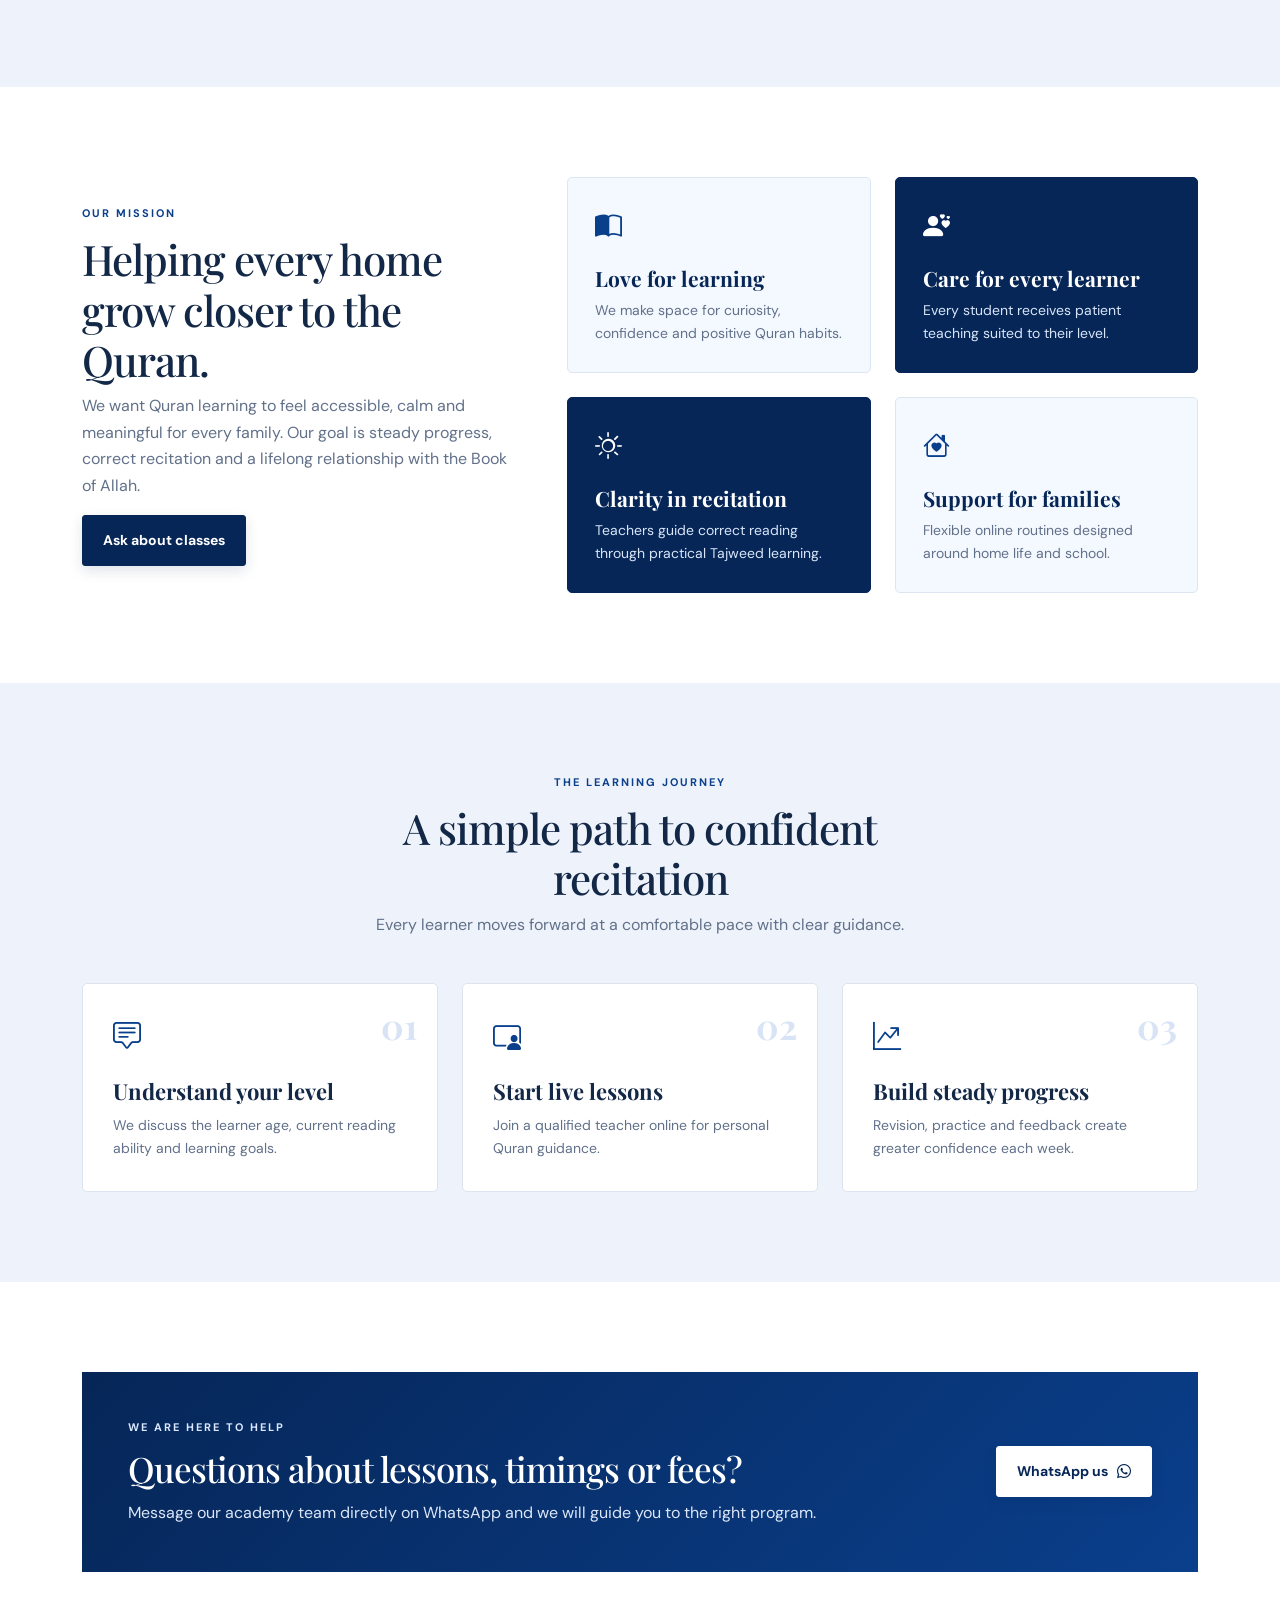
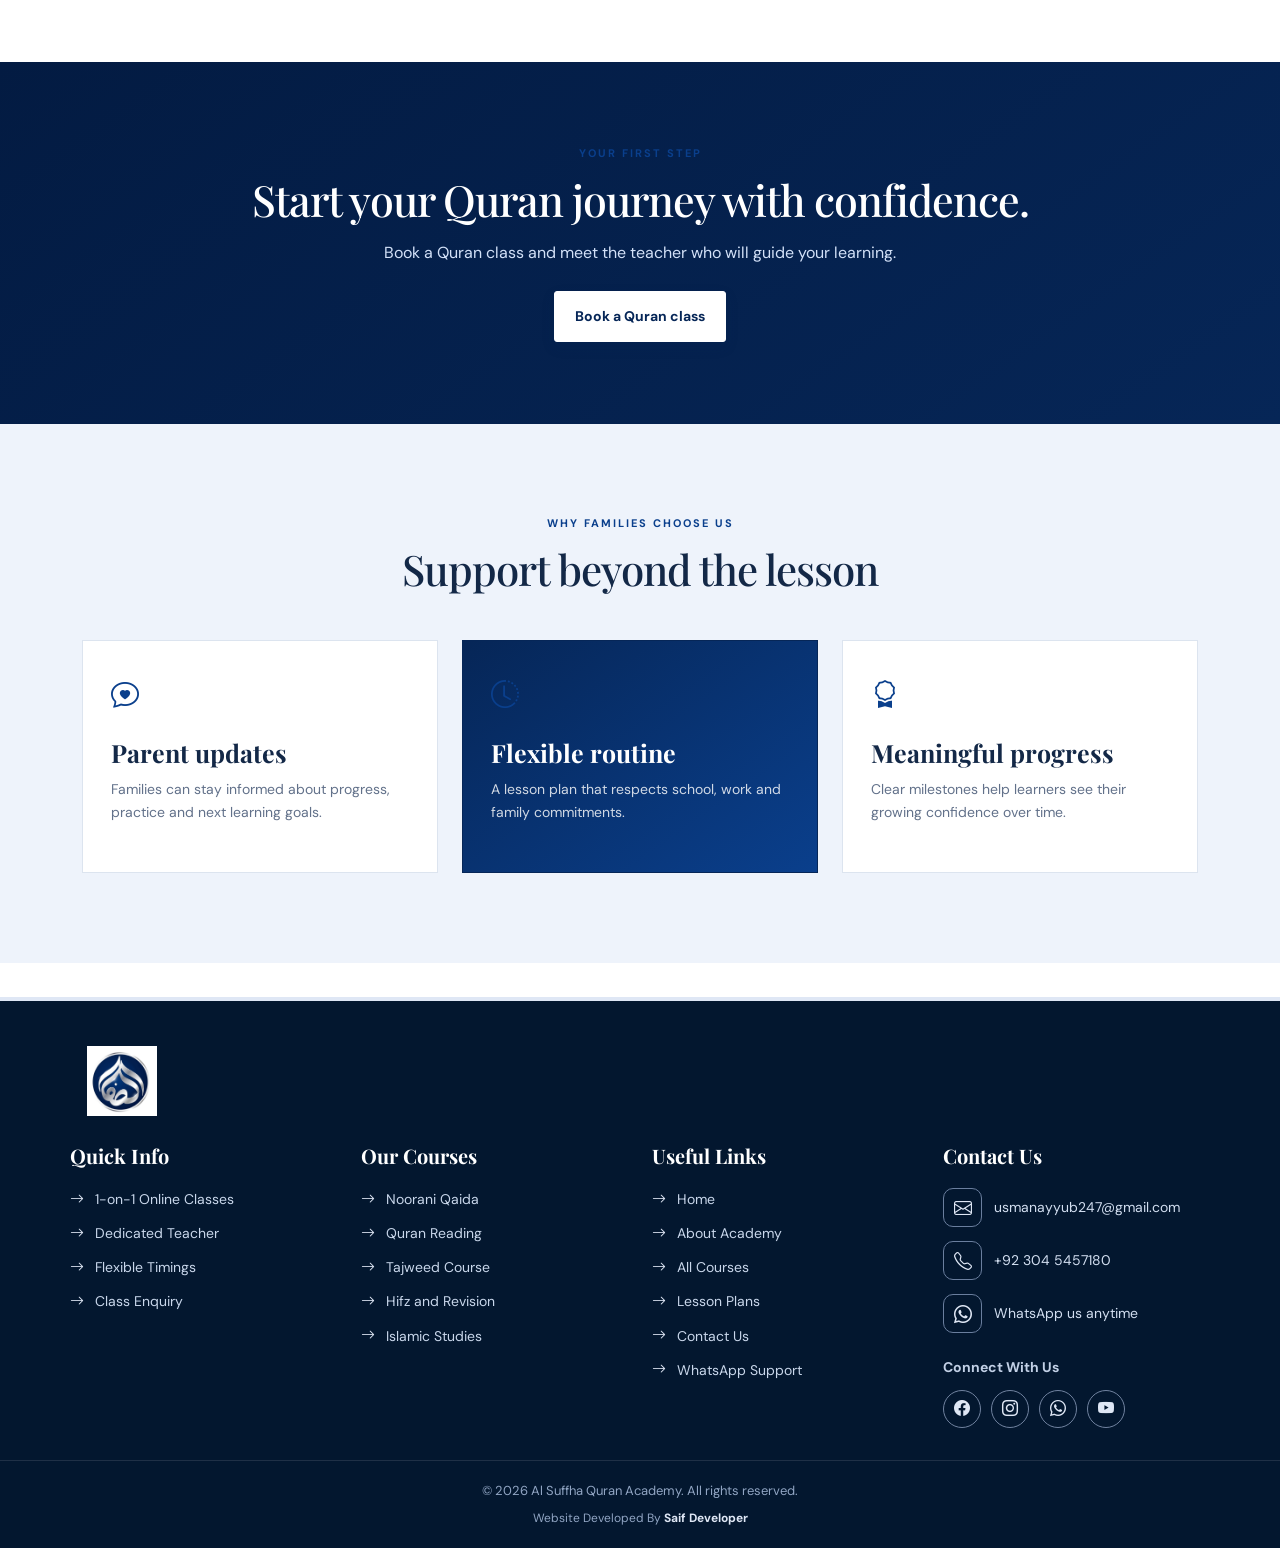
==== commit 13fd340a: "first commit" ====
--- a/about.html
+++ b/about.html
@@ -8,7 +8,7 @@
   <style>
     .about-gallery{display:grid;grid-template-columns:1.3fr .85fr;gap:14px;height:350px}.about-gallery img{width:100%;height:100%;object-fit:cover;display:block;border-radius:4px}.about-gallery-main{grid-row:span 2}.about-gallery-side{display:grid;grid-template-rows:1fr 1fr;gap:14px}.about-image-note{margin-top:14px;padding:13px 16px;background:#fff;border-left:3px solid var(--blue);font-size:13px;color:var(--muted)}@media(max-width:575px){.about-gallery{height:270px;gap:9px}.about-gallery-side{gap:9px}}
   </style>
-<link href="assets/css/responsive.css" rel="stylesheet"><link rel="icon" type="image/png" href="assets/img/favicon.png"><style>.about-mission{background:#fff}.mission-card{height:100%;padding:27px;background:#f4f8ff;border:1px solid #dce6f3;border-radius:5px}.mission-card i{font-size:27px;color:var(--blue)}.mission-card h3{font:700 21px Playfair Display,serif;margin:14px 0 7px;color:var(--navy)}.mission-card p{margin:0;color:var(--muted);font-size:14px}.mission-card-blue{background:var(--navy);border-color:var(--navy)}.mission-card-blue i,.mission-card-blue h3{color:#fff}.mission-card-blue p{color:#d8e5f8}.journey-card{height:100%;padding:30px;position:relative;background:#fff;border:1px solid #dbe4ef;border-radius:5px}.journey-card span{position:absolute;top:18px;right:20px;color:#d8e4f5;font:700 35px Playfair Display,serif}.journey-card i{font-size:28px;color:var(--blue)}.journey-card h3{font:700 22px Playfair Display,serif;margin:16px 0 8px}.journey-card p{margin:0;color:var(--muted);font-size:14px}.support-box{display:flex;align-items:center;justify-content:space-between;gap:30px;padding:46px;background:linear-gradient(135deg,var(--navy),var(--blue));color:#fff}.support-box .q-eyebrow{color:#dbe8ff}.support-box h2{font-size:35px;margin:0 0 10px}.support-box p:not(.q-eyebrow){margin:0;color:#dbe6f8}.support-box .q-button{white-space:nowrap}@media(max-width:767px){.support-box{display:block;padding:31px 23px}.support-box .q-button{margin-top:22px}.support-box h2{font-size:29px}}</style></head>
+<link href="assets/css/responsive.css" rel="stylesheet"><link rel="icon" type="image/png" href="assets/img/favicon.png?v=2"><link rel="shortcut icon" href="assets/img/favicon.png?v=2"><style>.about-mission{background:#fff}.mission-card{height:100%;padding:27px;background:#f4f8ff;border:1px solid #dce6f3;border-radius:5px}.mission-card i{font-size:27px;color:var(--blue)}.mission-card h3{font:700 21px Playfair Display,serif;margin:14px 0 7px;color:var(--navy)}.mission-card p{margin:0;color:var(--muted);font-size:14px}.mission-card-blue{background:var(--navy);border-color:var(--navy)}.mission-card-blue i,.mission-card-blue h3{color:#fff}.mission-card-blue p{color:#d8e5f8}.journey-card{height:100%;padding:30px;position:relative;background:#fff;border:1px solid #dbe4ef;border-radius:5px}.journey-card span{position:absolute;top:18px;right:20px;color:#d8e4f5;font:700 35px Playfair Display,serif}.journey-card i{font-size:28px;color:var(--blue)}.journey-card h3{font:700 22px Playfair Display,serif;margin:16px 0 8px}.journey-card p{margin:0;color:var(--muted);font-size:14px}.support-box{display:flex;align-items:center;justify-content:space-between;gap:30px;padding:46px;background:linear-gradient(135deg,var(--navy),var(--blue));color:#fff}.support-box .q-eyebrow{color:#dbe8ff}.support-box h2{font-size:35px;margin:0 0 10px}.support-box p:not(.q-eyebrow){margin:0;color:#dbe6f8}.support-box .q-button{white-space:nowrap}@media(max-width:767px){.support-box{display:block;padding:31px 23px}.support-box .q-button{margin-top:22px}.support-box h2{font-size:29px}}</style></head>
 <body class="quran-site">
   <header class="q-header"><div class="container d-flex justify-content-between align-items-center"><a class="q-brand" href="index.html"><span>Al Suffha Quran Academy</span></a><nav class="q-nav"><a href="index.html">Home</a><a href="about.html" class="active">About</a><a href="courses.html">Courses</a><a href="trainers.html">Teacher</a><a href="pricing.html">Plans</a><a href="contact.html">Contact</a></nav><a class="q-button q-button-sm" href="contact.html">Book a Quran class</a></div></header>
   <main>
